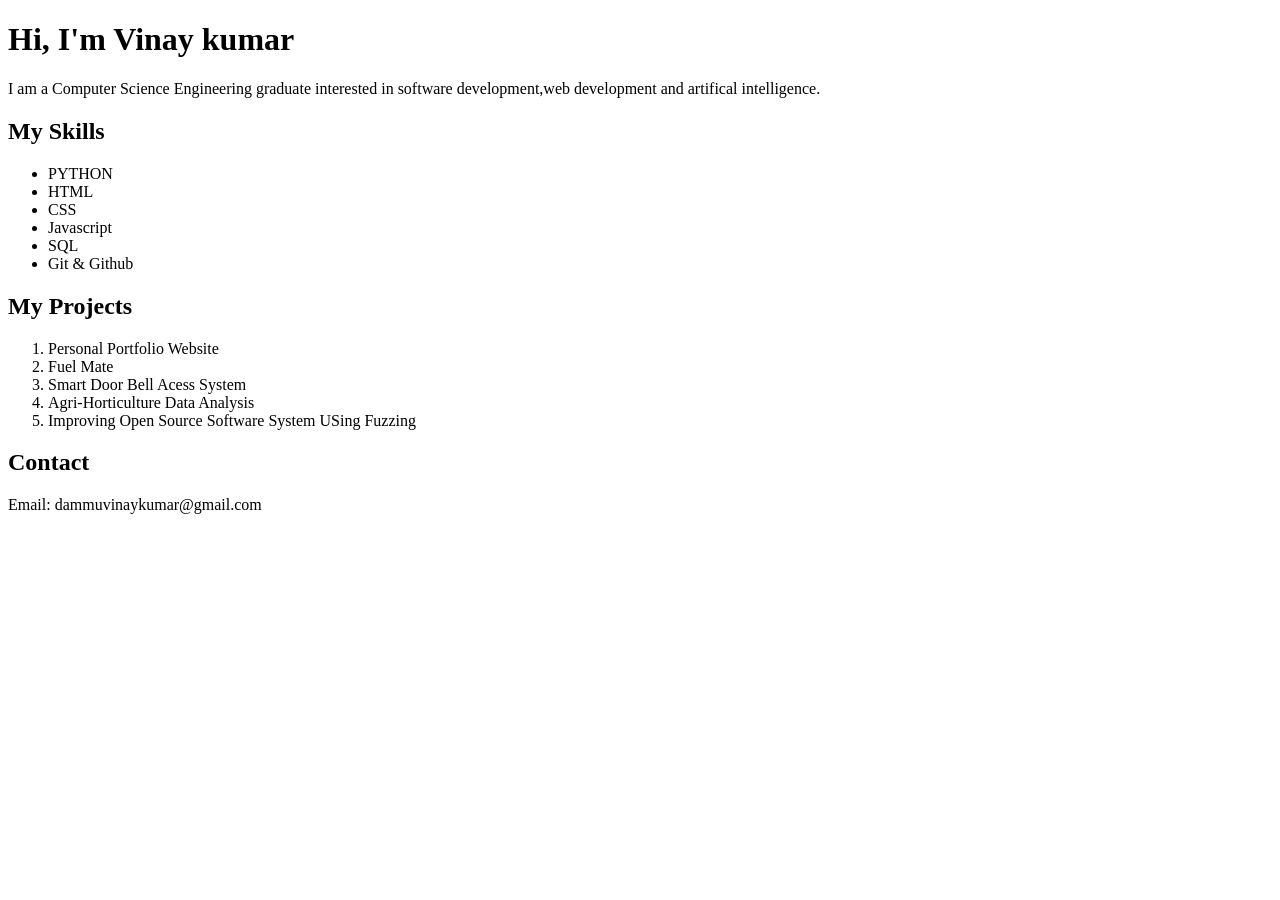
==== index.html @ f8aa3a63 "Build intial portfolio website" ====
<!DOCTYPE html>
<html>
    <head>
        <title>VINAY | Portfolio</title>
    </head>
<body>

    <h1>Hi, I'm Vinay kumar </h1>

    <p>
        I am a Computer Science Engineering graduate interested in software development,web development and artifical intelligence.
        </p>
        
    <h2>My Skills</h2>

    <ul>
        <li>PYTHON</li>
        <li>HTML</li>
         <li>CSS</li>
          <li>Javascript</li>
           <li>SQL</li>
            <li>Git & Github</li>
    </ul>

    <h2>My Projects</h2>

    <ol>
        <li>Personal Portfolio Website</li>
        <li>Fuel Mate</li>
        <li>Smart Door Bell Acess System</li>
        <li>Agri-Horticulture Data Analysis</li>
        <li>Improving Open Source Software System USing Fuzzing</li>
    </ol>
    <h2>Contact</h2>
    
    <p>Email: dammuvinaykumar@gmail.com</p>

</body>
</html>
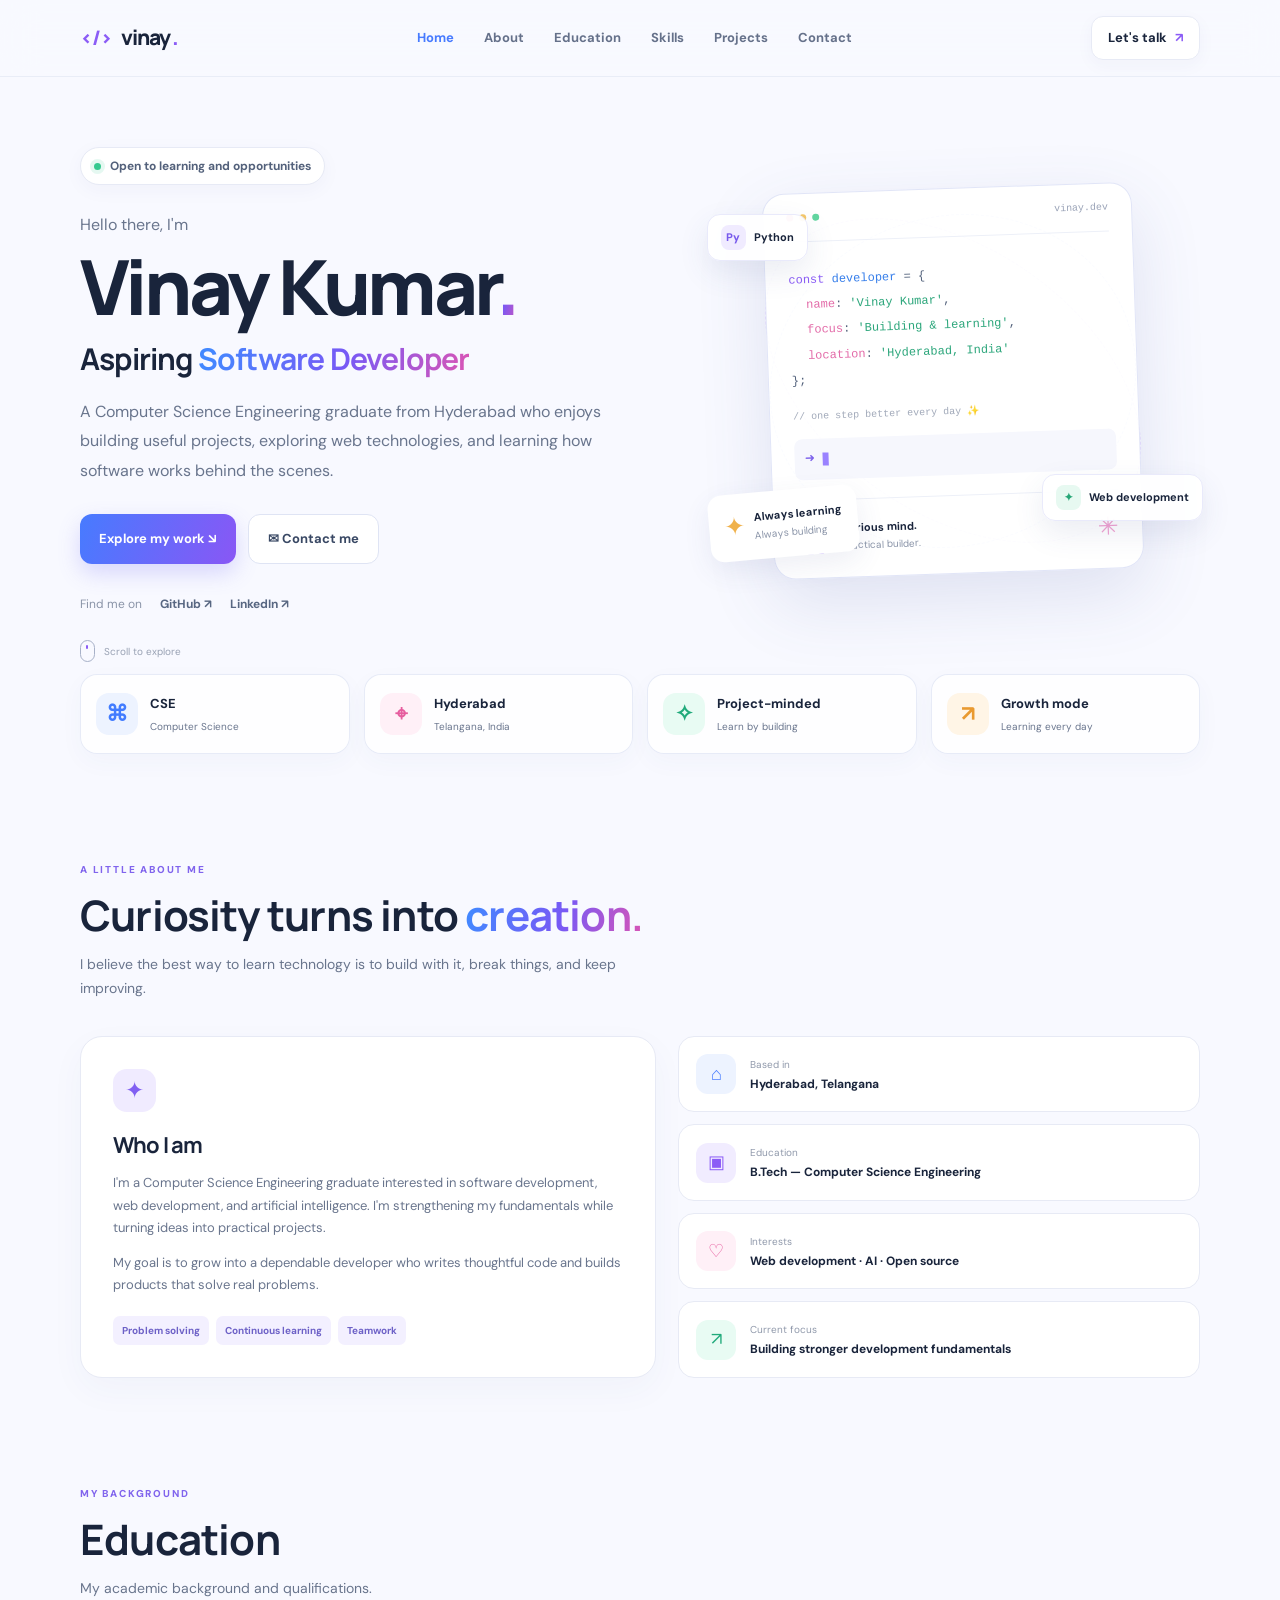
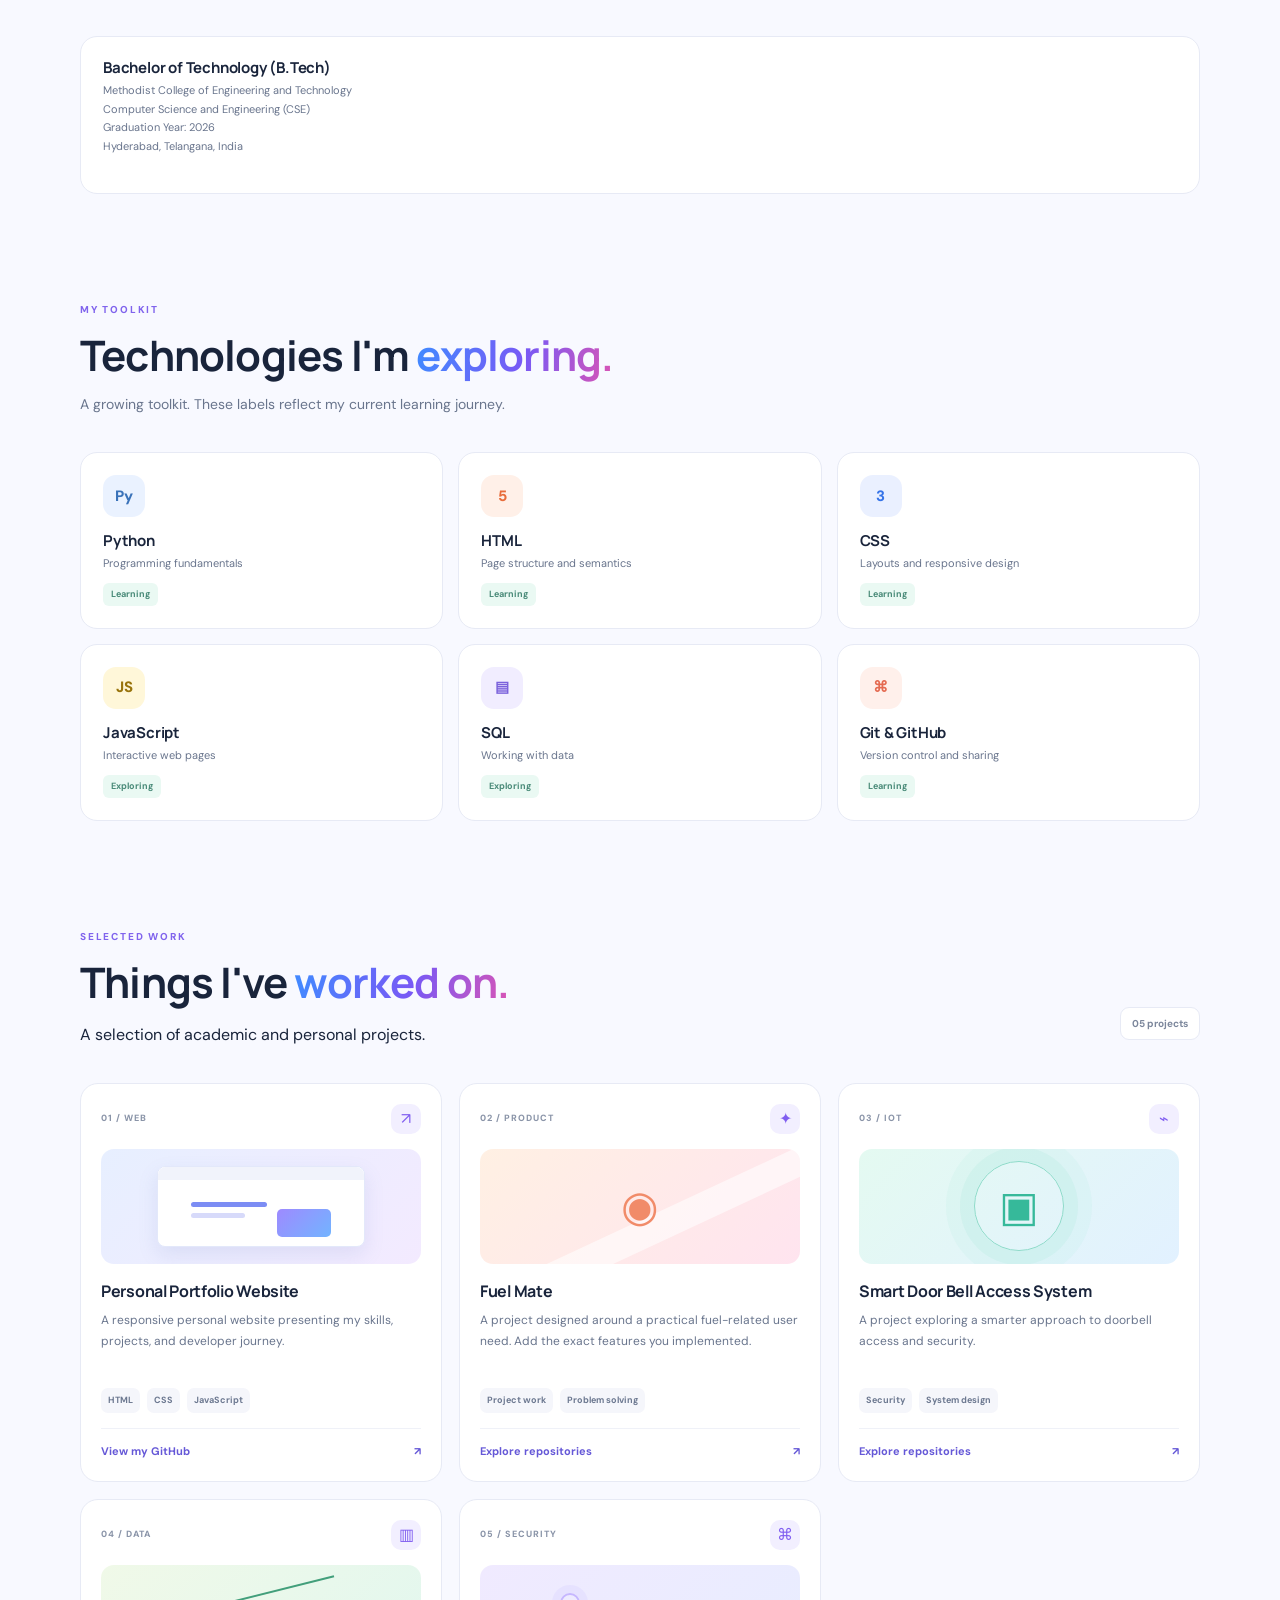
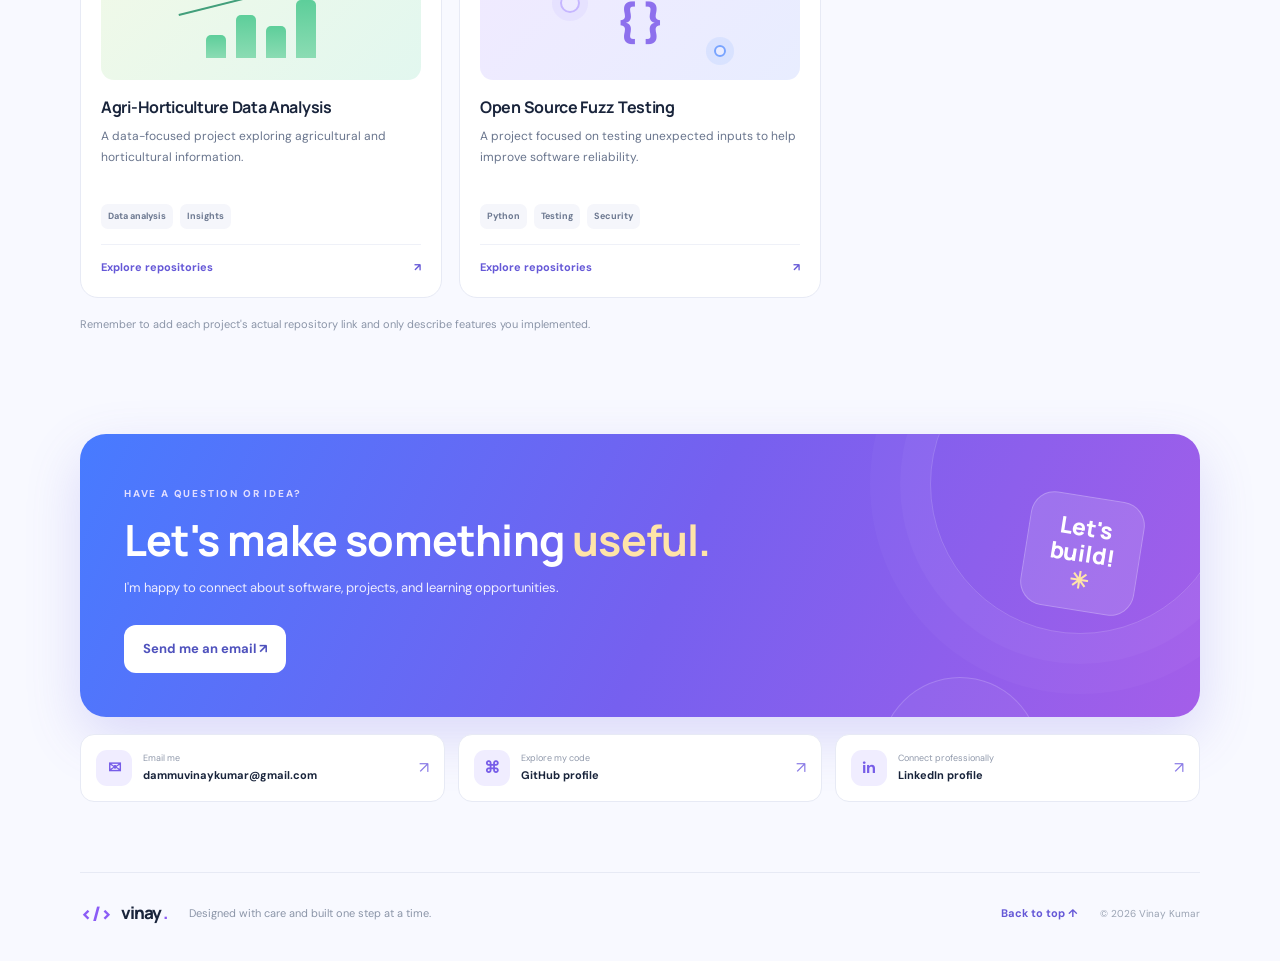
==== commit 387cceec: "Finalized portfolio website" ====
--- a/index.html
+++ b/index.html
@@ -1,39 +1,382 @@
 <!DOCTYPE html>
-<html>
-    <head>
-        <title>VINAY | Portfolio</title>
-    </head>
+<html lang="en">
+<head>
+  <meta charset="UTF-8">
+  <meta name="viewport" content="width=device-width, initial-scale=1.0">
+  <meta name="theme-color" content="#f8f9ff">
+  <meta name="description" content="Vinay Kumar's developer portfolio featuring skills, projects, and contact information.">
+
+  <title>Vinay Kumar | Developer Portfolio</title>
+
+  <link rel="preconnect" href="https://fonts.googleapis.com">
+  <link rel="preconnect" href="https://fonts.gstatic.com" crossorigin>
+  <link href="https://fonts.googleapis.com/css2?family=DM+Sans:wght@400;500;600;700&family=Manrope:wght@400;500;600;700;800&display=swap" rel="stylesheet">
+
+  <link rel="stylesheet" href="style.css">
+  <script src="script.js" defer></script>
+</head>
+
 <body>
-
-    <h1>Hi, I'm Vinay kumar </h1>
-
-    <p>
-        I am a Computer Science Engineering graduate interested in software development,web development and artifical intelligence.
+  <header class="site-header">
+    <nav class="nav container" aria-label="Main navigation">
+      <a class="brand" href="#home">
+        <span class="brand-mark">&lt;/&gt;</span> vinay<span class="brand-dot">.</span>
+      </a>
+
+      <button class="menu-toggle" aria-label="Toggle navigation"
+        aria-expanded="false" aria-controls="nav-links">
+        <span></span><span></span><span></span>
+      </button>
+
+      <div class="nav-links" id="nav-links">
+        <a class="nav-link active" href="#home">Home</a>
+        <a class="nav-link" href="#about">About</a>
+        <a class="nav-link" href="#education">Education</a>
+        <a class="nav-link" href="#skills">Skills</a>
+        <a class="nav-link" href="#projects">Projects</a>
+        <a class="nav-link" href="#contact">Contact</a>
+      </div>
+
+      <a class="nav-cta" href="#contact">Let's talk <span>↗</span></a>
+    </nav>
+  </header>
+
+  <main>
+    <!-- HERO -->
+    <section class="hero container section" id="home">
+      <div class="hero-copy reveal">
+        <div class="eyebrow">
+          <span class="status-dot"></span>
+          Open to learning and opportunities
+        </div>
+
+        <p class="hello">Hello there, I'm</p>
+        <h1>Vinay Kumar<span class="gradient-period">.</span></h1>
+        <h2>Aspiring <span class="gradient-text">Software Developer</span></h2>
+
+        <p class="hero-description">
+          A Computer Science Engineering graduate from Hyderabad who enjoys
+          building useful projects, exploring web technologies, and learning
+          how software works behind the scenes.
         </p>
+
+        <div class="hero-actions">
+          <a class="button button-primary" href="#projects">Explore my work ↘</a>
+          <a class="button button-secondary" href="#contact">✉ Contact me</a>
+        </div>
+
+        <div class="hero-socials">
+          <span>Find me on</span>
+          <a href="https://github.com/YOUR_GITHUB_USERNAME"
+             target="_blank" rel="noopener noreferrer">GitHub ↗</a>
+          <a href="https://www.linkedin.com/in/YOUR_LINKEDIN_USERNAME/"
+             target="_blank" rel="noopener noreferrer">LinkedIn ↗</a>
+        </div>
+      </div>
+
+      <div class="hero-visual reveal">
+        <div class="orbit orbit-one"></div>
+        <div class="orbit orbit-two"></div>
+
+        <div class="float-chip chip-python">
+          <span class="chip-icon">Py</span> Python
+        </div>
+
+        <div class="float-chip chip-web">
+          <span class="chip-icon">✦</span> Web development
+        </div>
+
+        <div class="profile-card">
+          <div class="profile-card-top">
+            <span class="window-dot pink"></span>
+            <span class="window-dot yellow"></span>
+            <span class="window-dot green"></span>
+            <span class="code-label">vinay.dev</span>
+          </div>
+
+          <div class="code-art">
+            <p><span class="code-purple">const</span> <span class="code-blue">developer</span> = {</p>
+            <p class="indent"><span class="code-pink">name</span>: <span class="code-green">'Vinay Kumar'</span>,</p>
+            <p class="indent"><span class="code-pink">focus</span>: <span class="code-green">'Building & learning'</span>,</p>
+            <p class="indent"><span class="code-pink">location</span>: <span class="code-green">'Hyderabad, India'</span></p>
+            <p>};</p>
+            <p class="code-comment">// one step better every day ✨</p>
+            <div class="terminal-line"><span>➜</span> <i></i></div>
+          </div>
+
+          <div class="profile-card-bottom">
+            <span class="mini-avatar">V</span>
+            <div>
+              <strong>Curious mind.</strong>
+              <small>Practical builder.</small>
+            </div>
+            <span class="sparkle">✳</span>
+          </div>
+        </div>
+
+        <div class="floating-note">
+          <span>✦</span>
+          <div>
+            <strong>Always learning</strong>
+            <small>Always building</small>
+          </div>
+        </div>
+      </div>
+
+      <a class="scroll-cue" href="#about">
+        <span class="scroll-mouse"></span> Scroll to explore
+      </a>
+    </section>
+
+    <!-- QUICK FACTS -->
+    <section class="quick-facts container" aria-label="Quick facts">
+      <article class="fact-card fact-blue">
+        <span class="fact-icon">⌘</span>
+        <div><strong>CSE</strong><small>Computer Science</small></div>
+      </article>
+
+      <article class="fact-card fact-pink">
+        <span class="fact-icon">⌖</span>
+        <div><strong>Hyderabad</strong><small>Telangana, India</small></div>
+      </article>
+
+      <article class="fact-card fact-green">
+        <span class="fact-icon">✧</span>
+        <div><strong>Project-minded</strong><small>Learn by building</small></div>
+      </article>
+
+      <article class="fact-card fact-orange">
+        <span class="fact-icon">↗</span>
+        <div><strong>Growth mode</strong><small>Learning every day</small></div>
+      </article>
+    </section>
+
+    <!-- ABOUT -->
+    <section class="section container" id="about">
+      <div class="section-heading reveal">
+        <span class="section-kicker">A LITTLE ABOUT ME</span>
+        <h2>Curiosity turns into <span class="gradient-text">creation.</span></h2>
+        <p>I believe the best way to learn technology is to build with it, break things, and keep improving.</p>
+      </div>
+
+      <div class="about-grid">
+        <article class="about-panel reveal">
+          <div class="about-icon">✦</div>
+          <h3>Who I am</h3>
+          <p>
+            I'm a Computer Science Engineering graduate interested in software
+            development, web development, and artificial intelligence. I'm
+            strengthening my fundamentals while turning ideas into practical projects.
+          </p>
+          <p>
+            My goal is to grow into a dependable developer who writes thoughtful
+            code and builds products that solve real problems.
+          </p>
+
+          <div class="about-tags">
+            <span>Problem solving</span>
+            <span>Continuous learning</span>
+            <span>Teamwork</span>
+          </div>
+        </article>
+
+        <div class="detail-stack reveal">
+          <article class="detail-card">
+            <span class="detail-icon blue">⌂</span>
+            <div><small>Based in</small><strong>Hyderabad, Telangana</strong></div>
+          </article>
+
+          <article class="detail-card">
+            <span class="detail-icon purple">▣</span>
+            <div><small>Education</small><strong>B.Tech — Computer Science Engineering</strong></div>
+          </article>
+
+          <article class="detail-card">
+            <span class="detail-icon pink">♡</span>
+            <div><small>Interests</small><strong>Web development · AI · Open source</strong></div>
+          </article>
+
+          <article class="detail-card">
+            <span class="detail-icon green">↗</span>
+            <div><small>Current focus</small><strong>Building stronger development fundamentals</strong></div>
+          </article>
+        </div>
+      </div>
+    </section>
+
+     
+<!-- EDUCATION -->
+<section class="section container" id="education">
+  <div class="section-heading reveal">
+    <span class="section-kicker">MY BACKGROUND</span>
+    <h2>Education</h2>
+    <p>My academic background and qualifications.</p>
+  </div>
+
+  <div class="skill-card reveal">
+    <h3>Bachelor of Technology (B.Tech)</h3>
+    <p>Methodist College of Engineering and Technology</p>
+    <p>Computer Science and Engineering (CSE)</p>
+    <p>Graduation Year: 2026</p>
+    <p>Hyderabad, Telangana, India</p>
+  </div>
+</section>
+
+
+      <!-- SKILLS -->
+
+    <section class="section container" id="skills">
+      <div class="section-heading reveal">
+        <span class="section-kicker">MY TOOLKIT</span>
+        <h2>Technologies I'm <span class="gradient-text">exploring.</span></h2>
+        <p>A growing toolkit. These labels reflect my current learning journey.</p>
+      </div>
+
+      <div class="skills-grid">
+        <article class="skill-card reveal">
+          <span class="skill-logo python-logo">Py</span>
+          <h3>Python</h3><p>Programming fundamentals</p>
+          <span class="skill-level">Learning</span>
+        </article>
+
+        <article class="skill-card reveal">
+          <span class="skill-logo html-logo">5</span>
+          <h3>HTML</h3><p>Page structure and semantics</p>
+          <span class="skill-level">Learning</span>
+        </article>
+
+        <article class="skill-card reveal">
+          <span class="skill-logo css-logo">3</span>
+          <h3>CSS</h3><p>Layouts and responsive design</p>
+          <span class="skill-level">Learning</span>
+        </article>
+
+        <article class="skill-card reveal">
+          <span class="skill-logo js-logo">JS</span>
+          <h3>JavaScript</h3><p>Interactive web pages</p>
+          <span class="skill-level">Exploring</span>
+        </article>
+
+        <article class="skill-card reveal">
+          <span class="skill-logo sql-logo">▤</span>
+          <h3>SQL</h3><p>Working with data</p>
+          <span class="skill-level">Exploring</span>
+        </article>
+
+        <article class="skill-card reveal">
+          <span class="skill-logo git-logo">⌘</span>
+          <h3>Git & GitHub</h3><p>Version control and sharing</p>
+          <span class="skill-level">Learning</span>
+        </article>
+      </div>
+    </section>
+
+    <!-- PROJECTS -->
+    <section class="section container" id="projects">
+      <div class="section-heading project-heading reveal">
+        <div>
+          <span class="section-kicker">SELECTED WORK</span>
+          <h2>Things I've <span class="gradient-text">worked on.</span></h2>
+          <p>A selection of academic and personal projects.</p>
+        </div>
+        <span class="project-count">05 projects</span>
+      </div>
+
+      <div class="projects-grid">
+        <article class="project-card project-featured reveal">
+          <div class="project-top"><span class="project-number">01 / WEB</span><span class="project-symbol">↗</span></div>
+          <div class="project-art art-portfolio"><span class="art-window"></span><span class="art-line"></span><span class="art-line short"></span><span class="art-block"></span></div>
+          <h3>Personal Portfolio Website</h3>
+          <p>A responsive personal website presenting my skills, projects, and developer journey.</p>
+          <div class="tech-tags"><span>HTML</span><span>CSS</span><span>JavaScript</span></div>
+          <a class="project-link" href="https://github.com/DVinay19" target="_blank" rel="noopener noreferrer">View my GitHub <span>↗</span></a>
+        </article>
+
+        <article class="project-card reveal">
+          <div class="project-top"><span class="project-number">02 / PRODUCT</span><span class="project-symbol">✦</span></div>
+          <div class="project-art art-fuel"><span class="fuel-drop">◉</span><span class="fuel-road"></span></div>
+          <h3>Fuel Mate</h3>
+          <p>A project designed around a practical fuel-related user need. Add the exact features you implemented.</p>
+          <div class="tech-tags"><span>Project work</span><span>Problem solving</span></div>
+          <a class="project-link" href="https://github.com/DVinay19" target="_blank" rel="noopener noreferrer">Explore repositories <span>↗</span></a>
+        </article>
+
+        <article class="project-card reveal">
+          <div class="project-top"><span class="project-number">03 / IOT</span><span class="project-symbol">⌁</span></div>
+          <div class="project-art art-door"><span class="door-lock">▣</span><span class="door-wave"></span></div>
+          <h3>Smart Door Bell Access System</h3>
+          <p>A project exploring a smarter approach to doorbell access and security.</p>
+          <div class="tech-tags"><span>Security</span><span>System design</span></div>
+          <a class="project-link" href="https://github.com/DVinay19" target="_blank" rel="noopener noreferrer">Explore repositories <span>↗</span></a>
+        </article>
+
+        <article class="project-card reveal">
+          <div class="project-top"><span class="project-number">04 / DATA</span><span class="project-symbol">▥</span></div>
+          <div class="project-art art-agri"><span class="bar b1"></span><span class="bar b2"></span><span class="bar b3"></span><span class="bar b4"></span><span class="chart-line"></span></div>
+          <h3>Agri-Horticulture Data Analysis</h3>
+          <p>A data-focused project exploring agricultural and horticultural information.</p>
+          <div class="tech-tags"><span>Data analysis</span><span>Insights</span></div>
+          <a class="project-link" href="https://github.com/DVinay19" target="_blank" rel="noopener noreferrer">Explore repositories <span>↗</span></a>
+        </article>
+
+        <article class="project-card reveal">
+          <div class="project-top"><span class="project-number">05 / SECURITY</span><span class="project-symbol">⌘</span></div>
+          <div class="project-art art-fuzz"><span class="fuzz-bracket">{ }</span><span class="fuzz-pulse"></span><span class="fuzz-pulse second"></span></div>
+          <h3>Open Source Fuzz Testing</h3>
+          <p>A project focused on testing unexpected inputs to help improve software reliability.</p>
+          <div class="tech-tags"><span>Python</span><span>Testing</span><span>Security</span></div>
+          <a class="project-link" href="https://github.com/DVinay19" target="_blank" rel="noopener noreferrer">Explore repositories <span>↗</span></a>
+        </article>
+      </div>
+
+      <p class="project-note">Remember to add each project's actual repository link and only describe features you implemented.</p>
+    </section>
+
+    <!-- CONTACT -->
+    <section class="section container contact-section" id="contact">
+      <div class="contact-panel reveal">
+        <div class="contact-orb orb-a"></div>
+        <div class="contact-orb orb-b"></div>
+
+        <div class="contact-content">
+          <span class="section-kicker">HAVE A QUESTION OR IDEA?</span>
+          <h2>Let's make something <span>useful.</span></h2>
+          <p>I'm happy to connect about software, projects, and learning opportunities.</p>
+          <a class="button button-light" href="https://mail.google.com/mail/?view=cm&fs=1&to=dammuvinaykumar@gmail.com" target="_blank" rel="noopener noreferrer">Send me an email ↗</a>
+        </div>
+
+        <div class="contact-sticker">Let's<br>build! <span>✳</span></div>
+      </div>
+
+      <div class="contact-links reveal">
+        <a href="mailto:dammuvinaykumar@gmail.com">
+          <span class="contact-link-icon">✉</span>
+          <span><small>Email me</small><strong>dammuvinaykumar@gmail.com</strong></span>
+          <span class="link-arrow">↗</span>
+        </a>
+
+        <a href="https://github.com/DVinay19" target="_blank" rel="noopener noreferrer">
+          <span class="contact-link-icon">⌘</span>
+          <span><small>Explore my code</small><strong>GitHub profile</strong></span>
+          <span class="link-arrow">↗</span>
+        </a>
+
         
-    <h2>My Skills</h2>
-
-    <ul>
-        <li>PYTHON</li>
-        <li>HTML</li>
-         <li>CSS</li>
-          <li>Javascript</li>
-           <li>SQL</li>
-            <li>Git & Github</li>
-    </ul>
-
-    <h2>My Projects</h2>
-
-    <ol>
-        <li>Personal Portfolio Website</li>
-        <li>Fuel Mate</li>
-        <li>Smart Door Bell Acess System</li>
-        <li>Agri-Horticulture Data Analysis</li>
-        <li>Improving Open Source Software System USing Fuzzing</li>
-    </ol>
-    <h2>Contact</h2>
-    
-    <p>Email: dammuvinaykumar@gmail.com</p>
-
+        
+        <a href="https://www.linkedin.com/in/dammu-vinay-kumar-a9402742_8/" target="_blank" rel="noopener noreferrer">
+          <span class="contact-link-icon">in</span>
+          <span><small>Connect professionally</small><strong>LinkedIn profile</strong></span>
+          <span class="link-arrow">↗</span>
+        </a>
+      </div>
+    </section>
+  </main>
+
+  <footer class="footer container">
+    <a class="brand" href="#home"><span class="brand-mark">&lt;/&gt;</span> vinay<span class="brand-dot">.</span></a>
+    <p>Designed with care and built one step at a time.</p>
+    <a href="#home" class="back-top">Back to top ↑</a>
+    <small>© <span id="year"></span> Vinay Kumar</small>
+  </footer>
 </body>
 </html>
--- a/style.css
+++ b/style.css
@@ -0,0 +1,50 @@
+/* Vinay's portfolio — clean, friendly, responsive */
+:root{--ink:#19243b;--muted:#69758d;--blue:#477bff;--purple:#8b5cf6;--line:#e7eaf5;--paper:#fff;--wash:#f8f9ff;--shadow:0 18px 55px rgba(55,72,130,.09)}
+*{box-sizing:border-box;margin:0;padding:0}
+html{scroll-behavior:smooth;scroll-padding-top:90px}
+body{font-family:"DM Sans",sans-serif;color:var(--ink);background:var(--wash);line-height:1.7;overflow-x:hidden}
+a{color:inherit;text-decoration:none}
+button,a{-webkit-tap-highlight-color:transparent}
+button{font:inherit}
+.container{width:min(1120px,calc(100% - 48px));margin-inline:auto}
+.section{padding-top:100px}
+.ambient{position:absolute;z-index:-1;pointer-events:none;filter:blur(2px);border-radius:50%}
+.ambient-one{width:360px;height:360px;top:90px;right:-160px;background:radial-gradient(circle,#eadfff 0,rgba(234,223,255,0) 70%)}
+.ambient-two{width:330px;height:330px;top:450px;left:-180px;background:radial-gradient(circle,#dceaff 0,rgba(220,234,255,0) 70%)}
+.site-header{position:sticky;top:0;z-index:20;background:rgba(248,249,255,.84);backdrop-filter:blur(18px);border-bottom:1px solid rgba(231,234,245,.8)}
+.nav{min-height:76px;display:flex;align-items:center;justify-content:space-between;gap:24px}
+.brand{display:inline-flex;align-items:center;gap:8px;font-family:Manrope,sans-serif;font-size:21px;font-weight:800;letter-spacing:-.8px;white-space:nowrap}
+.brand-mark,.brand-dot{color:var(--purple)}.brand-mark{font-size:20px}.brand-dot{margin-left:-7px}
+.nav-links{display:flex;align-items:center;gap:30px}.nav-link{font-size:13px;font-weight:700;color:#65718a;transition:color .2s}.nav-link:hover,.nav-link.active{color:var(--blue)}
+.nav-cta{padding:10px 16px;background:#fff;border:1px solid var(--line);border-radius:12px;font-size:13px;font-weight:700;box-shadow:0 5px 18px rgba(45,63,120,.04)}.nav-cta span{color:var(--purple);margin-left:5px}
+.menu-toggle{display:none;background:#fff;border:1px solid var(--line);border-radius:10px;width:42px;height:40px;padding:10px;cursor:pointer}.menu-toggle span{display:block;height:2px;background:var(--ink);margin:4px 0;border-radius:2px}
+.hero{min-height:570px;display:grid;grid-template-columns:1.08fr .92fr;align-items:center;gap:48px;position:relative;padding-top:70px;padding-bottom:60px}
+.eyebrow{display:inline-flex;align-items:center;gap:9px;background:#fff;border:1px solid var(--line);border-radius:999px;padding:8px 13px;color:#53617b;font-size:12px;font-weight:700;box-shadow:0 5px 20px rgba(45,63,120,.04)}
+.status-dot{width:7px;height:7px;background:#36c98f;border-radius:50%;box-shadow:0 0 0 4px #36c98f20}
+.hello{font-size:16px;color:var(--muted);margin-top:26px}
+h1,h2,h3{font-family:Manrope,"DM Sans",sans-serif;line-height:1.2;letter-spacing:-.8px}
+.hero h1{font-size:clamp(48px,6vw,76px);font-weight:800;margin:2px 0 9px;letter-spacing:-3.5px}
+.gradient-period,.gradient-text{background:linear-gradient(105deg,#4388ff 5%,#7859f5 55%,#db55b4 100%);-webkit-background-clip:text;background-clip:text;color:transparent}
+.hero h2{font-size:clamp(22px,3vw,30px);margin-bottom:20px;font-weight:700}.hero-description{max-width:560px;color:var(--muted);font-size:16px;line-height:1.85}
+.hero-actions{display:flex;flex-wrap:wrap;gap:12px;margin-top:28px}
+.button{display:inline-flex;align-items:center;justify-content:center;gap:10px;padding:13px 19px;border-radius:12px;font-size:13px;font-weight:700;transition:transform .2s,box-shadow .2s,border-color .2s}.button:hover{transform:translateY(-3px)}.button-primary{color:white;background:linear-gradient(110deg,#477bff,#8957f5);box-shadow:0 9px 22px rgba(100,91,242,.22)}.button-primary:hover{box-shadow:0 13px 28px rgba(100,91,242,.3)}.button-secondary{background:white;border:1px solid #dfe4f4;color:#394864}
+.hero-socials{display:flex;align-items:center;gap:18px;margin-top:30px;font-size:12px}.hero-socials span{color:#8a94a8}.hero-socials a{font-weight:700;color:#586782}.hero-socials a:hover{color:var(--purple)}
+.hero-visual{position:relative;min-height:420px;display:grid;place-items:center}.orbit{position:absolute;border:1px dashed #cfd8ff;border-radius:50%;transform:rotate(-18deg)}.orbit-one{width:370px;height:330px}.orbit-two{width:420px;height:265px;transform:rotate(35deg);border-color:#e6d8ff}
+.profile-card{position:relative;width:min(100%,370px);padding:0 23px 19px;background:rgba(255,255,255,.9);border:1px solid rgba(222,227,247,.9);border-radius:22px;box-shadow:0 25px 70px rgba(70,86,153,.14);transform:rotate(-2deg);overflow:hidden}
+.profile-card-top{height:48px;display:flex;align-items:center;gap:6px;border-bottom:1px solid #edf0f8}.window-dot{width:7px;height:7px;border-radius:50%}.pink{background:#f38cb5}.yellow{background:#f5c76a}.green{background:#62d6a0}.code-label{margin-left:auto;font-size:10px;color:#9aa3b7;font-family:monospace}
+.code-art{padding:26px 0 20px;font:12px/2.1 ui-monospace,SFMono-Regular,Consolas,monospace;color:#52617b;white-space:nowrap}.code-art p{margin:0}.code-art .indent{padding-left:17px}.code-purple{color:#8b5cf6}.code-blue{color:#367eea}.code-pink{color:#e36ca9}.code-green{color:#2ca67b}.code-comment{color:#a1a9b9!important;margin-top:12px!important;font-size:10px}.terminal-line{display:flex;align-items:center;gap:8px;margin-top:12px;padding:8px 10px;background:#f6f7fd;border-radius:8px;color:#7d62eb}.terminal-line i{display:block;width:6px;height:13px;background:#9a82ff;animation:blink 1s steps(2) infinite}
+.profile-card-bottom{display:flex;align-items:center;gap:10px;border-top:1px solid #edf0f8;padding-top:15px}.mini-avatar{width:34px;height:34px;display:grid;place-items:center;border-radius:11px;color:#fff;font-weight:800;background:linear-gradient(135deg,#4d8cff,#a36af6)}.profile-card-bottom strong,.profile-card-bottom small{display:block}.profile-card-bottom strong{font-size:11px}.profile-card-bottom small{font-size:10px;color:#8a94a8}.sparkle{margin-left:auto;color:#f0a2d1;font-size:25px}
+.float-chip{position:absolute;z-index:2;display:flex;align-items:center;gap:8px;padding:10px 13px;background:rgba(255,255,255,.95);border:1px solid #e9eafb;border-radius:13px;font-size:11px;font-weight:700;box-shadow:0 12px 30px rgba(61,76,140,.1);animation:float 5s ease-in-out infinite}.chip-python{top:43px;left:0}.chip-web{right:-3px;bottom:70px;animation-delay:-2s}.chip-icon{display:grid;place-items:center;width:25px;height:25px;border-radius:8px;background:#f0ebff;color:#7759ec;font-weight:800}.chip-web .chip-icon{background:#e7f9f1;color:#27a777}.floating-note{position:absolute;left:2px;bottom:34px;display:flex;align-items:center;gap:9px;padding:12px 15px;border-radius:14px;background:#fff;box-shadow:0 10px 28px rgba(61,76,140,.09);transform:rotate(-5deg)}.floating-note>span{font-size:25px;color:#f0b24c}.floating-note strong,.floating-note small{display:block}.floating-note strong{font-size:11px}.floating-note small{font-size:10px;color:#8a94a8}
+.scroll-cue{position:absolute;bottom:12px;left:0;display:flex;align-items:center;gap:9px;font-size:10px;color:#98a1b3}.scroll-mouse{width:15px;height:22px;border:1.5px solid #a7b1c8;border-radius:10px;position:relative}.scroll-mouse:after{content:"";position:absolute;top:4px;left:5px;width:2px;height:4px;background:#8b5cf6;border-radius:2px}
+.quick-facts{display:grid;grid-template-columns:repeat(4,1fr);gap:14px}.fact-card{display:flex;align-items:center;gap:12px;padding:18px 15px;border:1px solid rgba(229,233,247,.9);border-radius:17px;background:rgba(255,255,255,.85);box-shadow:0 8px 24px rgba(55,72,130,.035)}.fact-icon{width:42px;height:42px;flex-shrink:0;display:grid;place-items:center;border-radius:13px;font-size:22px;font-weight:700}.fact-card strong,.fact-card small{display:block}.fact-card strong{font-size:13px}.fact-card small{font-size:10px;color:var(--muted);margin-top:2px}.fact-blue .fact-icon{color:#427cff;background:#edf3ff}.fact-pink .fact-icon{color:#e65c9e;background:#fff0f7}.fact-green .fact-icon{color:#21aa7b;background:#e8fbf3}.fact-orange .fact-icon{color:#e99a30;background:#fff5e6}
+.section-heading{max-width:650px;margin-bottom:35px}.section-kicker{display:inline-block;color:#8064ed;font-size:10px;font-weight:800;letter-spacing:1.8px;margin-bottom:12px}.section-heading h2{font-size:clamp(30px,4vw,42px);margin-bottom:13px}.section-heading>p{color:var(--muted);font-size:14px;max-width:590px}.about-grid{display:grid;grid-template-columns:1.05fr .95fr;gap:22px}.about-panel{padding:32px;border-radius:22px;border:1px solid var(--line);background:#fff;box-shadow:0 12px 35px rgba(55,72,130,.04)}.about-icon{width:43px;height:43px;border-radius:14px;background:#f0ebff;color:#815ff2;display:grid;place-items:center;font-size:23px;margin-bottom:20px}.about-panel h3{font-size:22px;margin-bottom:14px}.about-panel p{font-size:13px;color:var(--muted);margin-bottom:13px}.about-tags,.tech-tags{display:flex;gap:7px;flex-wrap:wrap;margin-top:20px}.about-tags span,.tech-tags span{font-size:10px;font-weight:700;color:#6d61c7;background:#f3f0ff;border-radius:7px;padding:6px 9px}.detail-stack{display:grid;gap:12px}.detail-card{display:flex;align-items:center;gap:14px;padding:17px;background:#fff;border:1px solid var(--line);border-radius:16px}.detail-icon{width:40px;height:40px;flex-shrink:0;display:grid;place-items:center;border-radius:12px;font-size:18px}.detail-icon.blue{background:#edf3ff;color:#477bff}.detail-icon.purple{background:#f1ecff;color:#8b5cf6}.detail-icon.pink{background:#fff0f7;color:#e65c9e}.detail-icon.green{background:#e8fbf3;color:#21aa7b}.detail-card small,.detail-card strong{display:block}.detail-card small{color:#9099ab;font-size:10px;margin-bottom:2px}.detail-card strong{font-size:12px;line-height:1.5}
+.skills-grid{display:grid;grid-template-columns:repeat(3,1fr);gap:15px}.skill-card{position:relative;background:#fff;border:1px solid var(--line);border-radius:17px;padding:22px;min-height:158px;transition:transform .25s,box-shadow .25s}.skill-card:hover,.project-card:hover{transform:translateY(-5px);box-shadow:var(--shadow)}.skill-logo{display:grid;place-items:center;width:42px;height:42px;border-radius:13px;font-weight:800;font-size:15px;margin-bottom:15px}.python-logo{color:#3972b9;background:#eaf2ff}.html-logo{color:#e86c3a;background:#fff0e8}.css-logo{color:#3674e8;background:#eaf0ff}.js-logo{color:#98730b;background:#fff7d9}.sql-logo{color:#7b62dc;background:#f1edff}.git-logo{color:#e56b52;background:#fff0eb}.skill-card h3{font-size:15px;margin-bottom:4px;letter-spacing:-.2px}.skill-card p{font-size:11px;color:var(--muted)}.skill-level{display:inline-block;margin-top:10px;font-size:9px;font-weight:700;color:#498a78;background:#eaf9f3;padding:4px 8px;border-radius:6px}
+.project-heading{display:flex;align-items:end;justify-content:space-between;gap:20px;max-width:none}.project-count{flex-shrink:0;margin-bottom:8px;border:1px solid var(--line);background:#fff;padding:7px 11px;border-radius:9px;color:#7c879c;font-size:10px;font-weight:700}.projects-grid{display:grid;grid-template-columns:repeat(3,minmax(0,1fr));gap:17px}.project-card{padding:20px;border:1px solid var(--line);border-radius:18px;background:#fff;transition:transform .25s,box-shadow .25s;min-width:0}.project-top{display:flex;align-items:center;justify-content:space-between;margin-bottom:15px}.project-number{font-size:9px;letter-spacing:1px;font-weight:800;color:#8a94a8}.project-symbol{width:30px;height:30px;display:grid;place-items:center;border-radius:10px;background:#f2efff;color:#805ef0}.project-art{height:115px;position:relative;overflow:hidden;border-radius:13px;margin-bottom:18px;display:flex;align-items:center;justify-content:center}.art-portfolio{background:linear-gradient(135deg,#e7efff,#f3eaff)}.art-window{width:65%;height:70%;border-radius:8px;background:#fff;box-shadow:0 8px 20px #6078bc22;border:1px solid #e3e8fa;position:relative}.art-window:before{content:"";position:absolute;left:0;top:0;width:100%;height:13px;background:#f1f3fb;border-radius:8px 8px 0 0}.art-line{position:absolute;width:24%;height:5px;top:46%;left:28%;background:#7c8df4;border-radius:4px}.art-line.short{width:17%;top:56%;background:#d7dafa}.art-block{position:absolute;width:17%;height:25%;right:28%;bottom:23%;border-radius:5px;background:linear-gradient(135deg,#9e8aff,#72b4ff)}.art-fuel{background:linear-gradient(135deg,#fff0e3,#ffe4ef)}.fuel-drop{font-size:43px;color:#f18b69;z-index:1}.fuel-road{position:absolute;width:150%;height:28px;background:#fff9;transform:rotate(-25deg);bottom:14px}.art-door{background:linear-gradient(135deg,#e4faf1,#e2f1ff)}.door-lock{font-size:42px;color:#36b99a;z-index:1}.door-wave{position:absolute;width:90px;height:90px;border:1px solid #8edbc9;border-radius:50%;box-shadow:0 0 0 14px #a3e4d533,0 0 0 28px #a3e4d522}.art-agri{background:linear-gradient(135deg,#f0f9e8,#e2f7ef);align-items:end;gap:10px;padding:22px 35px}.bar{width:20px;border-radius:5px 5px 0 0;background:linear-gradient(#5dce9a,#8bdcb3);z-index:1}.b1{height:32%}.b2{height:60%}.b3{height:45%}.b4{height:82%}.chart-line{position:absolute;left:25%;top:25%;width:50%;height:35%;border-top:2px solid #429f7b;transform:rotate(-14deg)}.art-fuzz{background:linear-gradient(135deg,#f0eaff,#e8edff)}.fuzz-bracket{font-size:45px;font-weight:800;color:#8d70ed}.fuzz-pulse{position:absolute;width:20px;height:20px;border:2px solid #c6b7ff;border-radius:50%;left:25%;top:24%;box-shadow:0 0 0 8px #c6b7ff30}.fuzz-pulse.second{left:auto;top:auto;right:23%;bottom:20%;width:12px;height:12px;border-color:#78a4ff;box-shadow:0 0 0 8px #78a4ff25}.project-card h3{font-size:16px;letter-spacing:-.3px;margin-bottom:9px}.project-card>p{font-size:12px;color:var(--muted);line-height:1.75;min-height:63px}.tech-tags{margin:15px 0}.tech-tags span{font-size:9px;padding:5px 7px;background:#f5f6fb;color:#6c7890}.project-link{display:flex;align-items:center;justify-content:space-between;border-top:1px solid #eff1f8;padding-top:13px;margin-top:14px;font-size:11px;font-weight:700;color:#6558d7}.project-link:hover{color:#3679f5}.project-note{font-size:11px;color:#8b95a8;margin-top:17px}
+.contact-section{padding-bottom:70px}.contact-panel{position:relative;overflow:hidden;min-height:280px;border-radius:26px;background:linear-gradient(115deg,#477bff 0%,#7660ef 53%,#a45ee9 100%);padding:44px;color:white;display:flex;align-items:center;box-shadow:0 20px 55px rgba(98,92,225,.2)}.contact-content{position:relative;z-index:1;max-width:600px}.contact-panel .section-kicker{color:#e0ddff}.contact-panel h2{font-size:clamp(30px,4vw,43px);margin-bottom:12px}.contact-panel h2 span{color:#ffe4a8}.contact-panel p{font-size:13px;color:#eeedff;margin-bottom:25px}.button-light{background:#fff;color:#4f52bd}.contact-orb{position:absolute;border-radius:50%;border:1px solid #ffffff2c}.orb-a{width:300px;height:300px;right:-30px;top:-100px;box-shadow:0 0 0 30px #ffffff08,0 0 0 60px #ffffff07}.orb-b{width:160px;height:160px;right:160px;bottom:-120px;background:#ffffff0a}.contact-sticker{position:absolute;right:60px;top:62px;width:115px;height:115px;display:grid;place-content:center;text-align:center;transform:rotate(9deg);border-radius:24px;background:#ffffff20;border:1px solid #ffffff3a;font-family:Manrope,sans-serif;font-size:23px;line-height:1.15;font-weight:800}.contact-sticker span{color:#ffe4a8}.contact-links{display:grid;grid-template-columns:repeat(3,1fr);gap:13px;margin-top:17px}.contact-links>a{display:flex;align-items:center;gap:11px;padding:15px;border:1px solid var(--line);border-radius:14px;background:#fff;min-width:0}.contact-link-icon{display:grid;place-items:center;flex-shrink:0;width:36px;height:36px;background:#f0edff;border-radius:11px;color:#775de8;font-weight:800}.contact-links small,.contact-links strong{display:block}.contact-links small{font-size:9px;color:#9099ab}.contact-links strong{font-size:11px;overflow-wrap:anywhere}.link-arrow{margin-left:auto;color:#8a7be6}
+.footer{border-top:1px solid var(--line);padding-top:24px;padding-bottom:30px;display:flex;align-items:center;gap:22px;flex-wrap:wrap}.footer .brand{font-size:17px}.footer p{font-size:11px;color:#8b95a8}.back-top{font-size:11px;font-weight:700;color:#6558d7;margin-left:auto}.footer>small{font-size:10px;color:#9aa3b3}
+.reveal{opacity:0;transform:translateY(15px);transition:opacity .6s ease,transform .6s ease}.reveal.visible{opacity:1;transform:translateY(0)}
+@keyframes float{0%,100%{transform:translateY(0)}50%{transform:translateY(-9px)}}@keyframes blink{50%{opacity:0}}
+@media(max-width:900px){.nav-links{gap:16px}.hero{gap:20px}.hero-visual{transform:scale(.92)}.quick-facts{grid-template-columns:repeat(2,1fr)}.projects-grid{grid-template-columns:repeat(2,minmax(0,1fr))}.contact-sticker{right:30px}}
+@media(max-width:700px){.container{width:min(100% - 34px,560px)}.nav{min-height:68px;position:relative}.menu-toggle{display:block;margin-left:auto}.nav-cta{display:none}.nav-links{display:none;position:absolute;top:62px;left:0;right:0;padding:14px;background:#fff;border:1px solid var(--line);border-radius:15px;box-shadow:var(--shadow);flex-direction:column;align-items:stretch;gap:0}.nav-links.open{display:flex}.nav-link{padding:10px 8px}.hero{grid-template-columns:1fr;padding-top:55px;gap:12px}.hero h1{letter-spacing:-2.5px}.hero-visual{min-height:370px;transform:none;margin:0 -8px}.profile-card{width:min(100%,350px)}.orbit-one{width:310px;height:285px}.orbit-two{width:340px;height:230px}.chip-python{left:2px;top:22px}.chip-web{right:0;bottom:45px}.floating-note{bottom:18px;left:0}.scroll-cue{display:none}.section{padding-top:75px}.about-grid{grid-template-columns:1fr}.skills-grid{grid-template-columns:repeat(2,minmax(0,1fr))}.project-heading{align-items:start}.projects-grid{grid-template-columns:1fr 1fr}.project-card{padding:15px}.project-card>p{min-height:unset}.contact-panel{padding:30px 24px;min-height:300px}.contact-sticker{opacity:.28;right:15px;top:20px;transform:scale(.8) rotate(9deg)}.contact-links{grid-template-columns:1fr}.footer{gap:12px}.footer p{order:3;width:100%}}
+@media(max-width:430px){.hero h1{font-size:45px}.hero h2{font-size:22px}.hero-description{font-size:14px}.hero-socials{gap:12px}.quick-facts{gap:9px}.fact-card{padding:12px 10px;gap:8px}.fact-icon{width:34px;height:34px}.fact-card strong{font-size:11px}.fact-card small{font-size:9px}.projects-grid{grid-template-columns:1fr}.project-art{height:125px}.section-heading h2{font-size:30px}.project-count{display:none}.footer .back-top{margin-left:auto}}
+@media(prefers-reduced-motion:reduce){*,*::before,*::after{scroll-behavior:auto!important;animation-duration:.01ms!important;animation-iteration-count:1!important;transition-duration:.01ms!important}.reveal{opacity:1;transform:none}}
